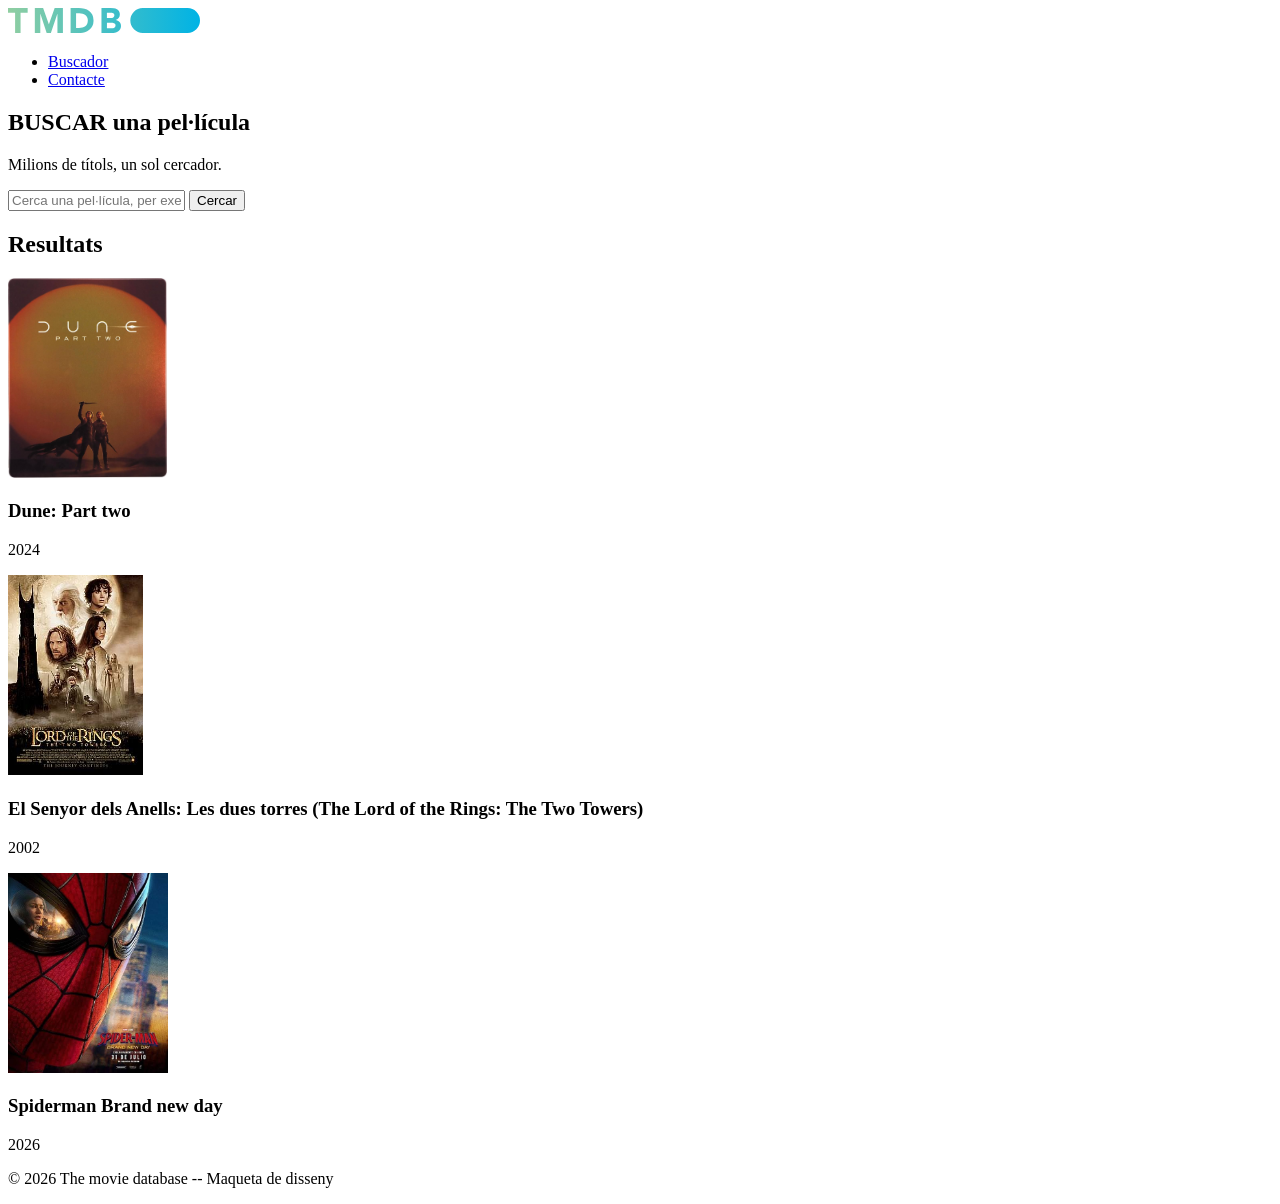
==== index.html @ a95b3369 "Actualizo pagina e imagenes" ====
<!DOCTYPE html>
<html lang="ca">
<head>
    <meta charset="UTF-8">
    <meta name="viewport" content="width=device-width, initial-scale=1.0">
    <title>TMDB</title>
</head>
<body>

    <header>
        <a href="https://www.themoviedb.org/?language=ca">
            <img src="3.svg" alt="Logo TMDB" height="25">
        </a>

        <nav>
            <ul>
                <li><a href="buscador.html">Buscador</a></li>
                <li><a href="contacte.html">Contacte</a></li>
            </ul>
        </nav>
    </header>

    <main>

        <section>
            <h1>BUSCAR una pel·lícula</h1>
            <p>Milions de títols, un sol cercador.</p>

            <div>
                <input type="text" placeholder="Cerca una pel·lícula, per exemple: Matrix">
                <button>Cercar</button>
            </div>
        </section>

        <section>
            <h2>Resultats</h2>

            <article>
                <img src="4.jpg.jpg.jpg" alt="Dune: Part Two" height="200">
                <h3>Dune: Part two</h3>
                <p>2024</p>
            </article>

            <article>
                <img src="5.jpg" alt="El Senyor dels Anells: Les dues torres" height="200">
                <h3>El Senyor dels Anells: Les dues torres (The Lord of the Rings: The Two Towers)</h3>
                <p>2002</p>
            </article>

            <article>
                <img src="spiderman.jpg.jpg" alt="Spiderman Brand New Day" height="200">
                <h3>Spiderman Brand new day</h3>
                <p>2026</p>
            </article>
        </section>

    </main>

    <footer>
        <p>© 2026 The movie database -- Maqueta de disseny</p>
    </footer>

</body>
</html>
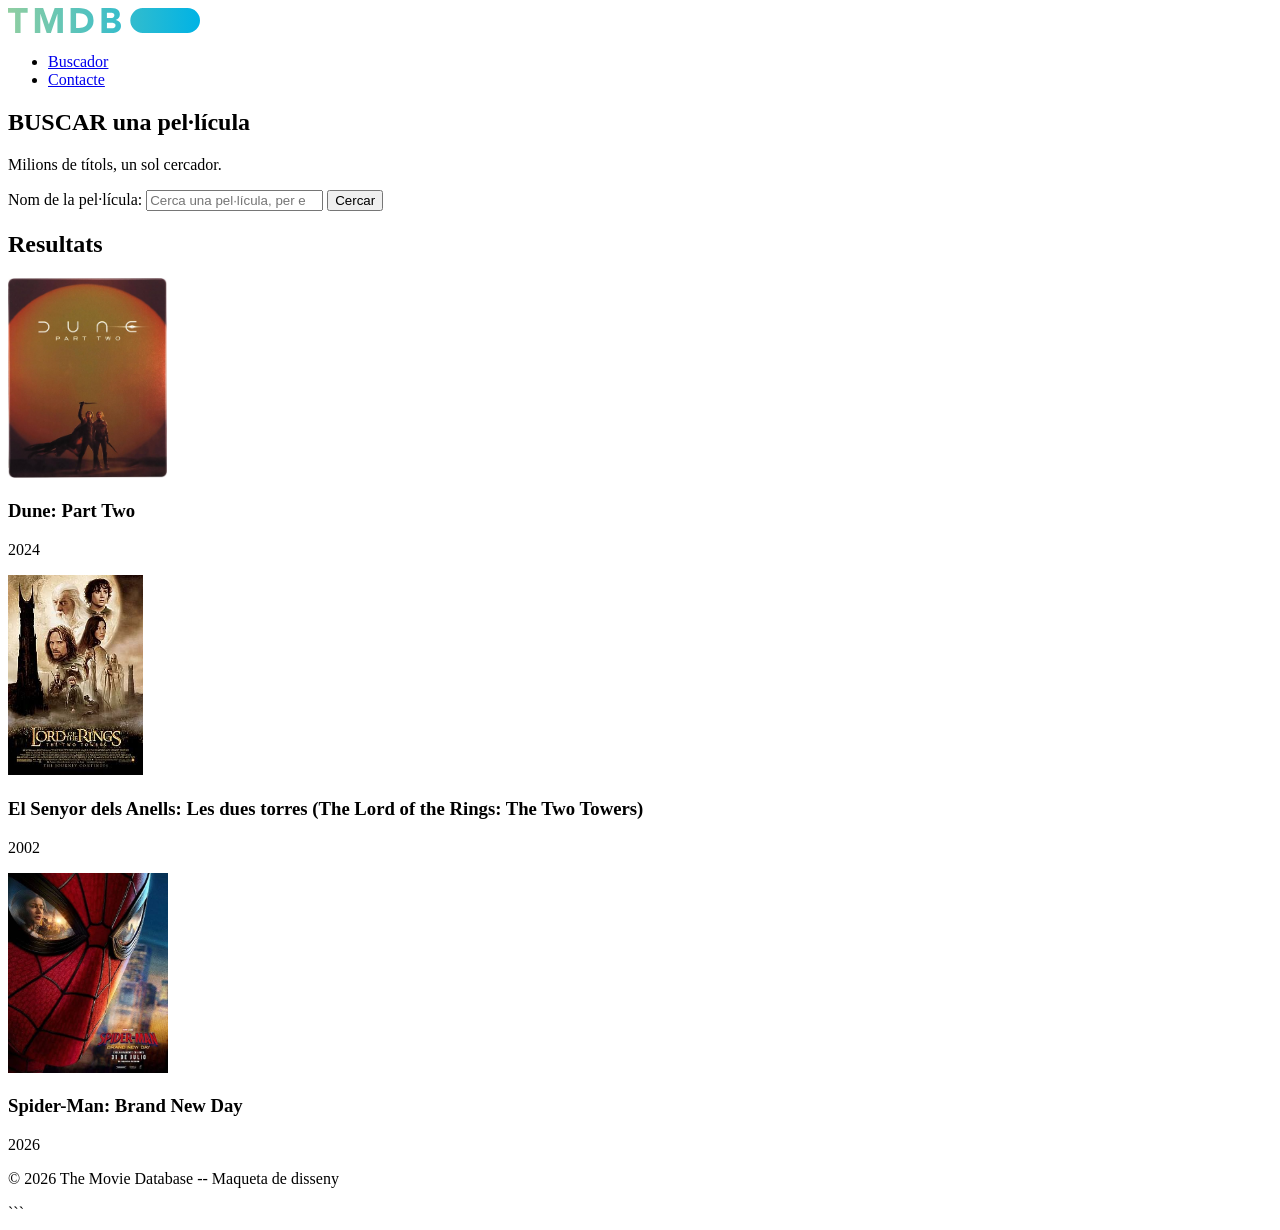
==== commit a2678b56: "Completa practica html" ====
--- a/index.html
+++ b/index.html
@@ -3,7 +3,9 @@
 <head>
     <meta charset="UTF-8">
     <meta name="viewport" content="width=device-width, initial-scale=1.0">
-    <title>TMDB</title>
+    <meta name="description" content="Cerca pel·lícules i descobreix els seus títols a TMDB.">
+    <link rel="icon" href="nc.png" type="image/png">
+    <title>TMDB - Cercador de pel·lícules</title>
 </head>
 <body>
 
@@ -14,7 +16,7 @@
 
         <nav>
             <ul>
-                <li><a href="buscador.html">Buscador</a></li>
+                <li><a href="index.html">Buscador</a></li>
                 <li><a href="contacte.html">Contacte</a></li>
             </ul>
         </nav>
@@ -26,10 +28,17 @@
             <h1>BUSCAR una pel·lícula</h1>
             <p>Milions de títols, un sol cercador.</p>
 
-            <div>
-                <input type="text" placeholder="Cerca una pel·lícula, per exemple: Matrix">
-                <button>Cercar</button>
-            </div>
+            <form method="get" action="https://www.themoviedb.org/search">
+                <label for="pelicula">Nom de la pel·lícula:</label>
+                <input
+                    type="search"
+                    id="pelicula"
+                    name="query"
+                    placeholder="Cerca una pel·lícula, per exemple: Matrix"
+                    required
+                >
+                <button type="submit">Cercar</button>
+            </form>
         </section>
 
         <section>
@@ -37,7 +46,7 @@
 
             <article>
                 <img src="4.jpg.jpg.jpg" alt="Dune: Part Two" height="200">
-                <h3>Dune: Part two</h3>
+                <h3>Dune: Part Two</h3>
                 <p>2024</p>
             </article>
 
@@ -48,8 +57,8 @@
             </article>
 
             <article>
-                <img src="spiderman.jpg.jpg" alt="Spiderman Brand New Day" height="200">
-                <h3>Spiderman Brand new day</h3>
+                <img src="spiderman.jpg.jpg" alt="Spider-Man: Brand New Day" height="200">
+                <h3>Spider-Man: Brand New Day</h3>
                 <p>2026</p>
             </article>
         </section>
@@ -57,10 +66,9 @@
     </main>
 
     <footer>
-        <p>© 2026 The movie database -- Maqueta de disseny</p>
+        <p>© 2026 The Movie Database -- Maqueta de disseny</p>
     </footer>
 
 </body>
 </html>
-
-
+```
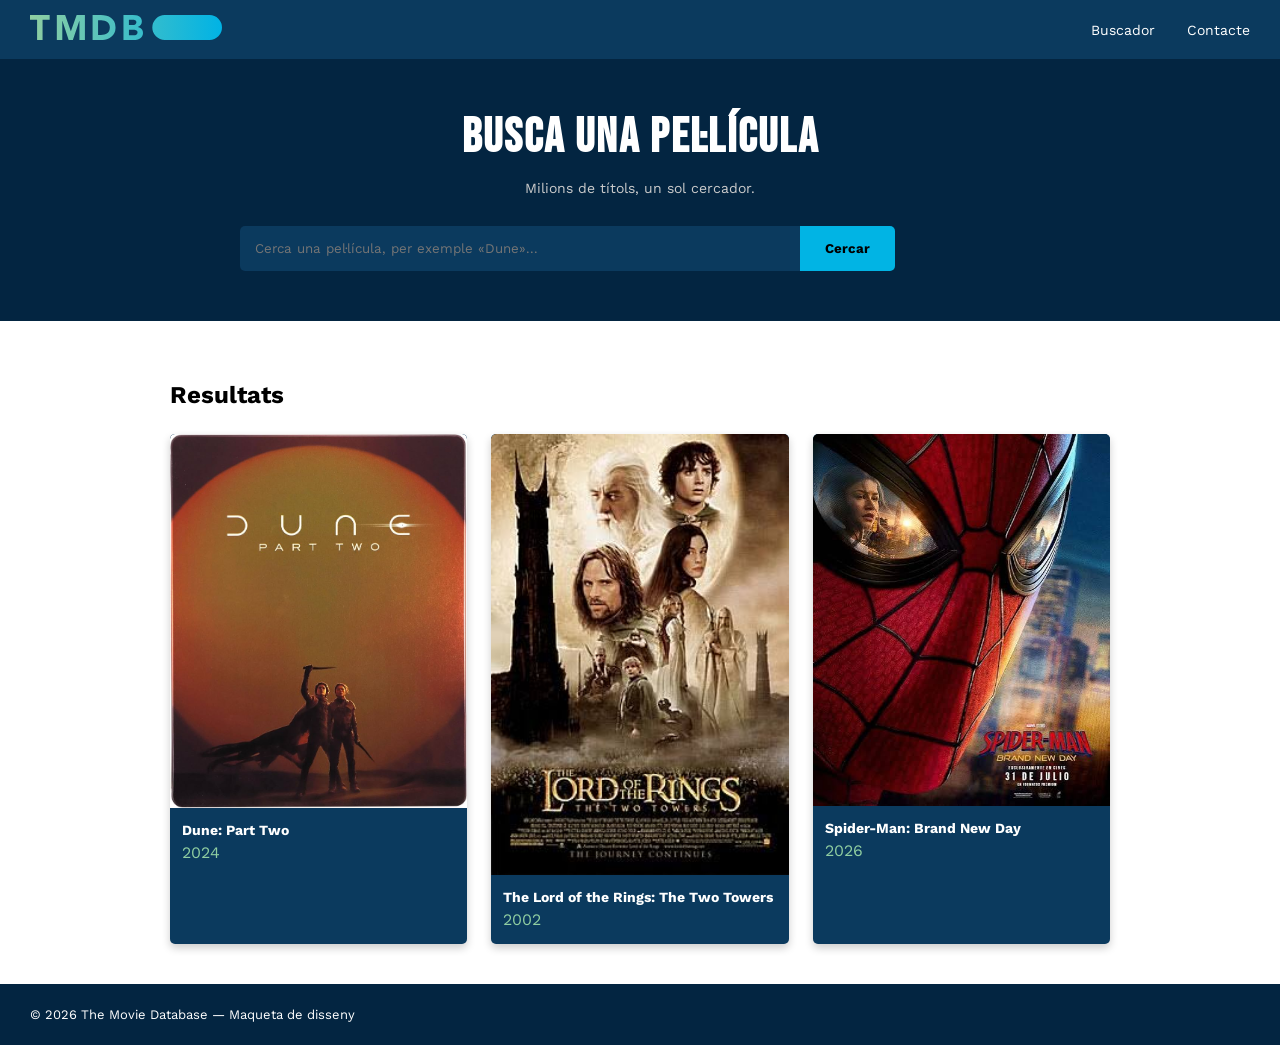
==== commit 2b67e0d9: "Actualització de la tasca" ====
--- a/index.html
+++ b/index.html
@@ -6,6 +6,12 @@
     <meta name="description" content="Cerca pel·lícules i descobreix els seus títols a TMDB.">
     <link rel="icon" href="nc.png" type="image/png">
     <title>TMDB - Cercador de pel·lícules</title>
+
+    <link rel="preconnect" href="https://fonts.googleapis.com">
+    <link rel="preconnect" href="https://fonts.gstatic.com" crossorigin>
+    <link href="https://fonts.googleapis.com/css2?family=Bebas+Neue&family=Work+Sans:ital,wght@0,100..900;1,100..900&display=swap" rel="stylesheet">
+
+    <link rel="stylesheet" href="css/estils.css">
 </head>
 <body>
 
@@ -24,51 +30,54 @@
 
     <main>
 
-        <section>
-            <h1>BUSCAR una pel·lícula</h1>
+        <section class="buscador">
+            <h1>Busca una pel·lícula</h1>
             <p>Milions de títols, un sol cercador.</p>
 
             <form method="get" action="https://www.themoviedb.org/search">
-                <label for="pelicula">Nom de la pel·lícula:</label>
                 <input
                     type="search"
                     id="pelicula"
                     name="query"
-                    placeholder="Cerca una pel·lícula, per exemple: Matrix"
+                    placeholder="Cerca una pel·lícula, per exemple «Dune»..."
+                    aria-label="Nom de la pel·lícula"
                     required
                 >
                 <button type="submit">Cercar</button>
             </form>
         </section>
 
-        <section>
+        <section class="pelicules">
             <h2>Resultats</h2>
 
-            <article>
-                <img src="4.jpg.jpg.jpg" alt="Dune: Part Two" height="200">
-                <h3>Dune: Part Two</h3>
-                <p>2024</p>
-            </article>
+            <div class="resultats">
 
-            <article>
-                <img src="5.jpg" alt="El Senyor dels Anells: Les dues torres" height="200">
-                <h3>El Senyor dels Anells: Les dues torres (The Lord of the Rings: The Two Towers)</h3>
-                <p>2002</p>
-            </article>
+                <article class="targeta">
+                    <img src="4.jpg.jpg.jpg" alt="Dune: Part Two">
+                    <h3>Dune: Part Two</h3>
+                    <p>2024</p>
+                </article>
 
-            <article>
-                <img src="spiderman.jpg.jpg" alt="Spider-Man: Brand New Day" height="200">
-                <h3>Spider-Man: Brand New Day</h3>
-                <p>2026</p>
-            </article>
+                <article class="targeta">
+                    <img src="5.jpg" alt="The Lord of the Rings: The Two Towers">
+                    <h3>The Lord of the Rings: The Two Towers</h3>
+                    <p>2002</p>
+                </article>
+
+                <article class="targeta">
+                    <img src="spiderman.jpg.jpg" alt="Spider-Man: Brand New Day">
+                    <h3>Spider-Man: Brand New Day</h3>
+                    <p>2026</p>
+                </article>
+
+            </div>
         </section>
 
     </main>
 
     <footer>
-        <p>© 2026 The Movie Database -- Maqueta de disseny</p>
+        <p>© 2026 The Movie Database — Maqueta de disseny</p>
     </footer>
 
 </body>
-</html>
-```+</html>
--- a/css/estils.css
+++ b/css/estils.css
@@ -0,0 +1,159 @@
+
+nav { display: flex; justify-content: space-between; align-items: center; }
+nav ul { display: flex; gap: 32px; }
+.resultats { display: flex; gap: 24px; }
+.targeta { flex: 1; }
+
+body {
+    margin: 0;
+    font-family: 'Work Sans', sans-serif;
+}
+
+header {
+    display: flex;
+    justify-content: space-between;
+    align-items: center;
+    background-color: #0b3a5e;
+    padding: 15px 30px;
+}
+
+nav ul {
+    margin: 0;
+    padding: 0;
+    list-style: none;
+}
+
+nav a {
+    color: white;
+    text-decoration: none;
+    font-size: 14px;
+}
+
+nav a:hover {
+    color: #01b4e4;
+}
+
+.buscador {
+    background-color: #032541;
+    color: white;
+    text-align: center;
+    padding: 50px 20px;
+}
+
+.buscador h1 {
+    font-family: 'Bebas Neue', sans-serif;
+    font-size: 3rem;
+    text-transform: uppercase;
+    letter-spacing: 2px;
+    margin: 0 0 10px;
+}
+
+.buscador p {
+    display: block;
+    color: #cccccc;
+    font-size: 14px;
+    margin-bottom: 30px;
+}
+
+.buscador form {
+    max-width: 800px;
+    margin: 0 auto;
+    display: flex;
+}
+
+.buscador input {
+    width: 70%;
+    padding: 15px;
+    border: none;
+    background-color: #0b3a5e;
+    color: white;
+    border-radius: 5px 0 0 5px;
+    font-family: inherit;
+    box-sizing: border-box;
+}
+
+.buscador button {
+    background-color: #01b4e4;
+    border: none;
+    padding: 15px 25px;
+    font-weight: bold;
+    border-radius: 0 5px 5px 0;
+    font-family: inherit;
+}
+
+.pelicules {
+    max-width: 1000px;
+    margin: 0 auto;
+    padding: 40px 30px;
+    box-sizing: border-box;
+}
+
+.pelicules h2 {
+    margin-bottom: 25px;
+}
+
+.targeta {
+    background-color: #0b3a5e;
+    border-radius: 5px;
+    box-shadow: 0 4px 8px rgba(0, 0, 0, 0.2);
+    overflow: hidden;
+}
+
+.targeta img {
+    width: 100%;
+    height: 250px;
+    object-fit: cover;
+    border-radius: 5px 5px 0 0;
+}
+
+.targeta h3 {
+    color: white;
+    font-size: 14px;
+    padding: 0 12px;
+    margin: 10px 0 5px;
+}
+
+.targeta p {
+    color: #90cea1;
+    padding: 0 12px;
+    margin: 5px 0 15px;
+}
+
+.pelicules article img {
+    max-width: 100%;
+    height: auto;
+}
+
+.pelicules form {
+    max-width: 600px;
+}
+
+.pelicules form label {
+    display: block;
+    margin-bottom: 5px;
+}
+
+.pelicules form input,
+.pelicules form textarea {
+    display: block;
+    width: 100%;
+    padding: 10px;
+    border: 1px solid #cccccc;
+    font-family: inherit;
+    box-sizing: border-box;
+}
+
+.pelicules form button {
+    background-color: #01b4e4;
+    border: none;
+    padding: 10px 20px;
+    font-family: inherit;
+    font-weight: bold;
+}
+
+footer {
+    background-color: #032541;
+    color: white;
+    font-size: 13px;
+    padding: 10px 30px;
+}
